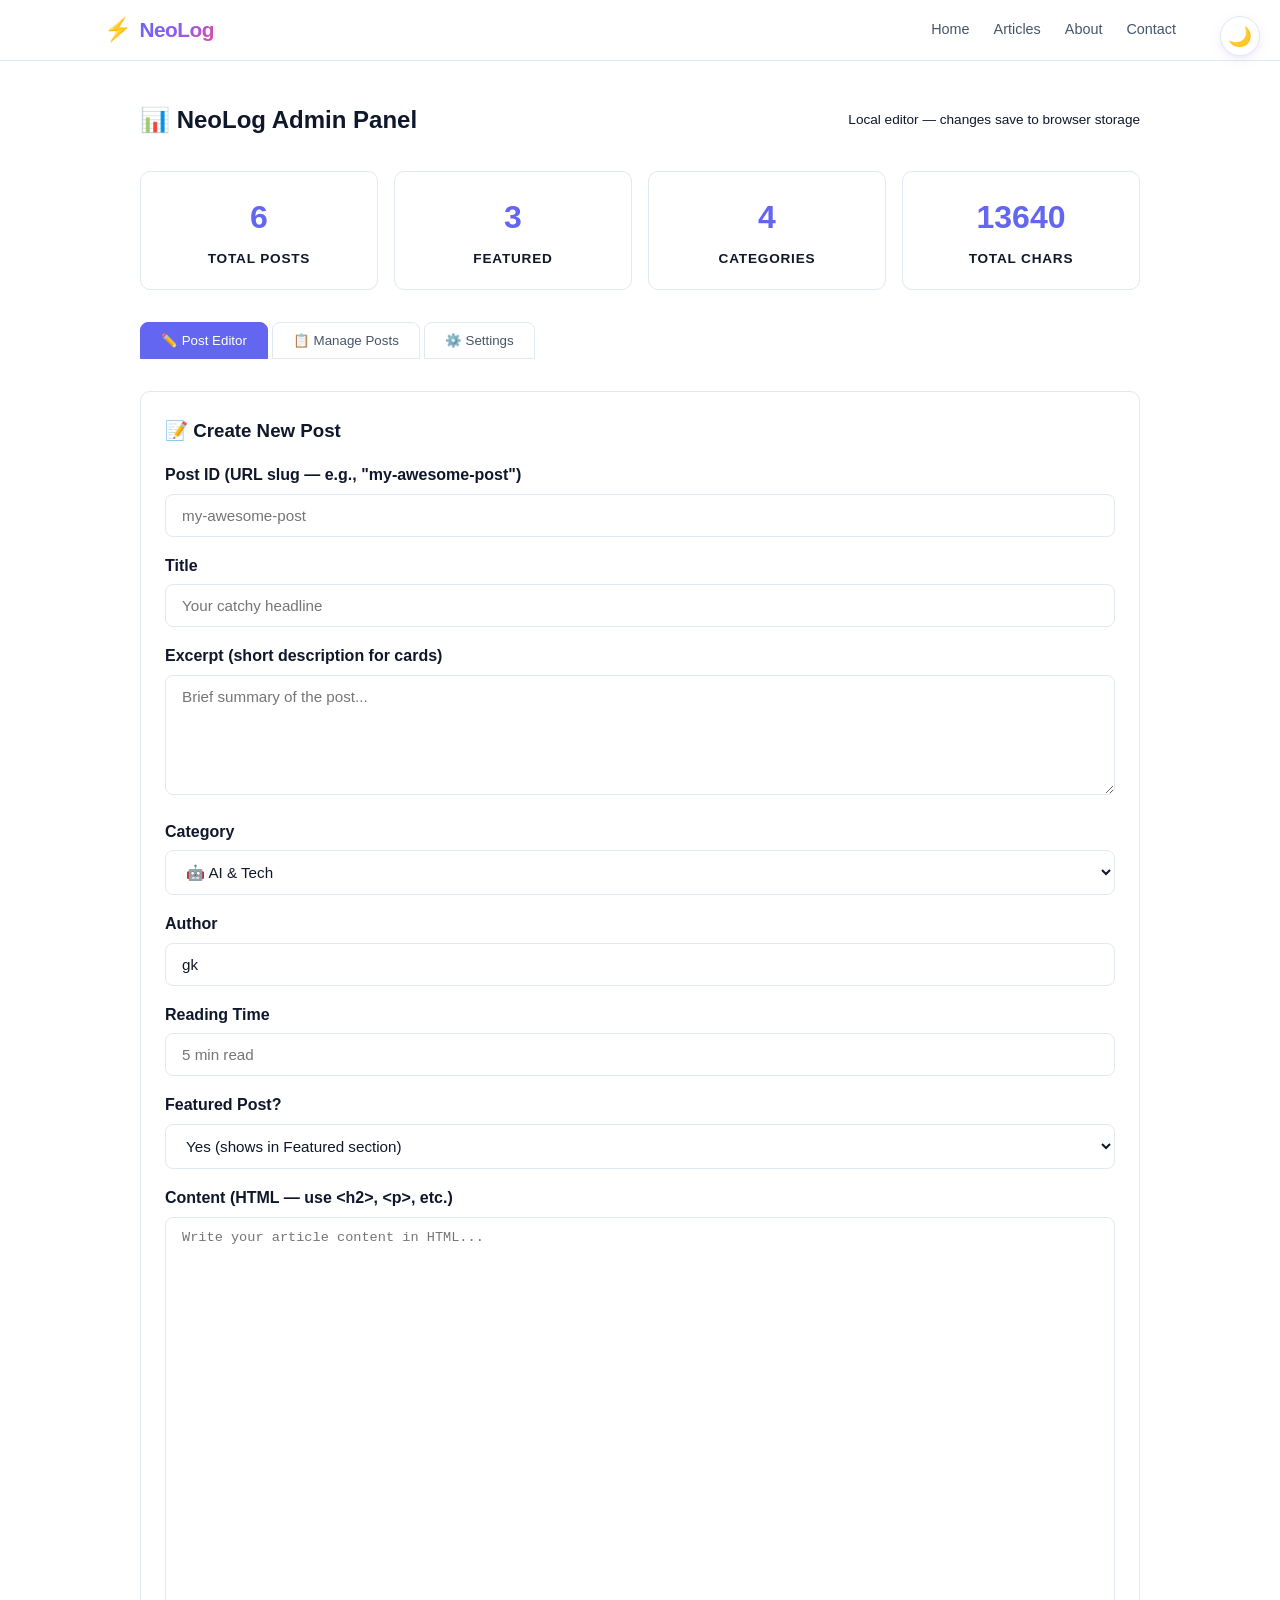
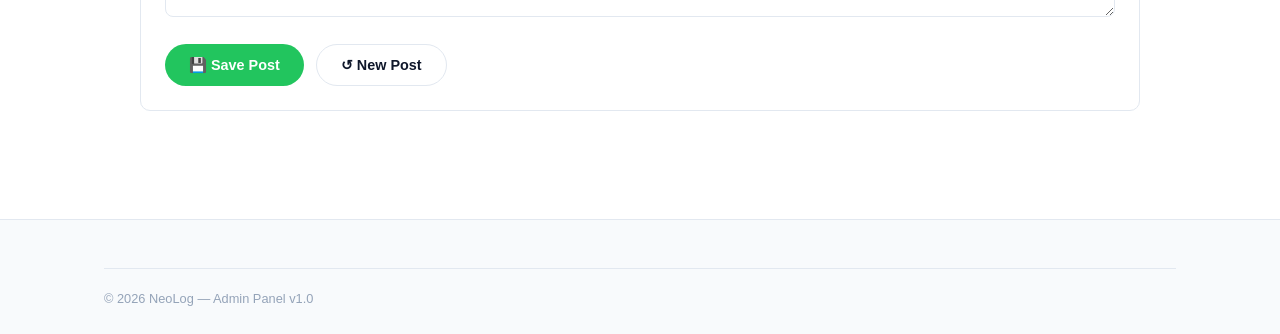
==== admin/index.html @ fbdb1550 "🚀 Initial launch: NeoLog premium content platform" ====
<!DOCTYPE html>
<html lang="en">
<head>
  <meta charset="UTF-8">
  <meta name="viewport" content="width=device-width, initial-scale=1.0">
  <title>NeoLog — Admin Panel</title>
  <link rel="stylesheet" href="../css/style.css">
  <style>
    .admin-dashboard { padding: 40px 0; max-width: 1000px; margin: 0 auto; }
    .admin-header { display: flex; justify-content: space-between; align-items: center; margin-bottom: 32px; flex-wrap: wrap; gap: 16px; }
    .admin-tabs { display: flex; gap: 4px; margin-bottom: 32px; flex-wrap: wrap; }
    .admin-tab { padding: 10px 20px; border: 1px solid var(--border); background: var(--bg-card); cursor: pointer; border-radius: 8px 8px 0 0; font-weight: 500; color: var(--text-secondary); transition: var(--transition); }
    .admin-tab.active { background: var(--accent); color: #fff; border-color: var(--accent); }
    .admin-panel { display: none; }
    .admin-panel.active { display: block; }
    .admin-card { background: var(--bg-card); border: 1px solid var(--border); border-radius: var(--radius); padding: 24px; margin-bottom: 20px; }
    .admin-card h3 { margin-bottom: 16px; }
    .admin-form label { display: block; font-weight: 600; margin-bottom: 6px; margin-top: 16px; }
    .admin-form label:first-child { margin-top: 0; }
    .admin-form input, .admin-form textarea, .admin-form select {
      width: 100%; padding: 12px 16px; border: 1px solid var(--border); border-radius: 8px;
      background: var(--bg-primary); color: var(--text-primary); font-size: 0.95rem; font-family: inherit;
    }
    .admin-form textarea { min-height: 120px; resize: vertical; }
    .admin-form textarea.content-editor { min-height: 400px; font-family: 'SF Mono', 'Fira Code', monospace; font-size: 0.85rem; }
    .admin-actions { display: flex; gap: 12px; margin-top: 20px; flex-wrap: wrap; }
    .btn-danger { background: #ef4444; color: #fff; }
    .btn-danger:hover { background: #dc2626; color: #fff; }
    .btn-success { background: #22c55e; color: #fff; }
    .btn-success:hover { background: #16a34a; color: #fff; }
    .toast { position: fixed; bottom: 24px; right: 24px; padding: 16px 24px; border-radius: 8px; font-weight: 600; z-index: 9999; animation: slideUp 0.3s ease; }
    .toast-success { background: #22c55e; color: #fff; }
    .toast-error { background: #ef4444; color: #fff; }
    @keyframes slideUp { from { transform: translateY(20px); opacity: 0; } to { transform: translateY(0); opacity: 1; } }
    .post-list-item { display: flex; justify-content: space-between; align-items: center; padding: 12px 16px; border-bottom: 1px solid var(--border); }
    .post-list-item:last-child { border-bottom: none; }
    .post-list-item .post-info { flex: 1; }
    .post-list-item .post-title { font-weight: 600; }
    .post-list-item .post-meta { font-size: 0.8rem; color: var(--text-muted); margin-top: 4px; }
    .stats-grid { display: grid; grid-template-columns: repeat(auto-fit, minmax(150px, 1fr)); gap: 16px; margin-bottom: 32px; }
    .stat-card { background: var(--bg-card); border: 1px solid var(--border); border-radius: var(--radius); padding: 20px; text-align: center; }
    .stat-number { font-size: 2rem; font-weight: 800; color: var(--accent); }
    .stat-label { font-size: 0.85rem; color: var(--text-muted); margin-top: 4px; }
  </style>
</head>
<body>
<button id="themeToggle" class="theme-toggle" aria-label="Toggle theme">🌙</button>
<header class="header"><div class="container"><nav class="nav"><a href="/" class="logo"><span class="logo-icon">⚡</span><span class="logo-text">NeoLog</span></a><div class="nav-links"><a href="/">Home</a><a href="/posts/">Articles</a><a href="/about.html">About</a><a href="/contact.html">Contact</a></div></nav></div></header>

<section class="admin-dashboard">
  <div class="admin-header">
    <h1>📊 NeoLog Admin Panel</h1>
    <span style="font-size:0.85rem;color:var(--text-muted)">Local editor — changes save to browser storage</span>
  </div>

  <!-- Stats -->
  <div class="stats-grid" id="statsGrid"></div>

  <!-- Tabs -->
  <div class="admin-tabs">
    <button class="admin-tab active" onclick="switchTab('editor')">✏️ Post Editor</button>
    <button class="admin-tab" onclick="switchTab('manage')">📋 Manage Posts</button>
    <button class="admin-tab" onclick="switchTab('settings')">⚙️ Settings</button>
  </div>

  <!-- Editor Panel -->
  <div id="panel-editor" class="admin-panel active">
    <div class="admin-card">
      <h3>📝 <span id="editorTitle">Create New Post</span></h3>
      <form class="admin-form" id="postForm">
        <input type="hidden" id="editId" value="">

        <label>Post ID (URL slug — e.g., "my-awesome-post")</label>
        <input type="text" id="postId" placeholder="my-awesome-post" required>

        <label>Title</label>
        <input type="text" id="postTitle" placeholder="Your catchy headline" required>

        <label>Excerpt (short description for cards)</label>
        <textarea id="postExcerpt" placeholder="Brief summary of the post..." required></textarea>

        <label>Category</label>
        <select id="postCategory">
          <option value="ai-tech">🤖 AI & Tech</option>
          <option value="sci-fi">🚀 Sci-Fi</option>
          <option value="movies">🎬 Movies</option>
          <option value="stories">✍️ Stories</option>
        </select>

        <label>Author</label>
        <input type="text" id="postAuthor" value="gk">

        <label>Reading Time</label>
        <input type="text" id="postReadingTime" placeholder="5 min read">

        <label>Featured Post?</label>
        <select id="postFeatured"><option value="true">Yes (shows in Featured section)</option><option value="false">No</option></select>

        <label>Content (HTML — use &lt;h2&gt;, &lt;p&gt;, etc.)</label>
        <textarea class="content-editor" id="postContent" placeholder="Write your article content in HTML..." required></textarea>

        <div class="admin-actions">
          <button type="submit" class="btn btn-success" id="savePostBtn">💾 Save Post</button>
          <button type="button" class="btn btn-secondary" onclick="resetForm()">↺ New Post</button>
          <button type="button" class="btn btn-danger" id="deletePostBtn" style="display:none" onclick="deleteCurrentPost()">🗑️ Delete Post</button>
        </div>
      </form>
    </div>
  </div>

  <!-- Manage Panel -->
  <div id="panel-manage" class="admin-panel">
    <div class="admin-card">
      <h3>📋 All Posts</h3>
      <p style="color:var(--text-muted);margin-bottom:16px">Click any post to load it into the editor.</p>
      <div id="postList"></div>
    </div>
  </div>

  <!-- Settings Panel -->
  <div id="panel-settings" class="admin-panel">
    <div class="admin-card">
      <h3>⚙️ Site Settings</h3>
      <div class="admin-form">
        <label>Site Name</label>
        <input type="text" id="siteName" value="NeoLog">
        <label>Site Tagline</label>
        <input type="text" id="siteTagline" value="Future of Tech, Sci-Fi & Storytelling">
        <label>Site Description (SEO)</label>
        <textarea id="siteDescription">Premium insights on AI, sci-fi movies, tech trends, and original stories. Daily updates from the edge of tomorrow.</textarea>
        <div class="admin-actions">
          <button class="btn btn-primary" onclick="saveSettings()">💾 Save Settings</button>
        </div>
      </div>
    </div>
    <div class="admin-card">
      <h3>📊 Export / Backup</h3>
      <div class="admin-actions">
        <button class="btn btn-secondary" onclick="exportPosts()">📥 Export All Posts (JSON)</button>
        <button class="btn btn-secondary" onclick="importPosts()">📤 Import Posts (JSON)</button>
        <input type="file" id="importFile" accept=".json" style="display:none" onchange="handleImport(event)">
      </div>
    </div>
  </div>
</section>

<footer class="footer"><div class="container"><div class="footer-bottom"><p>© 2026 NeoLog — Admin Panel v1.0</p></div></div></footer>

<script src="../js/posts.js"></script>
<script>
// ═══════════════════════════════════════
// ADMIN PANEL — Local Management System
// ═══════════════════════════════════════

// Load from localStorage or use default POSTS
function loadPosts() {
  const saved = localStorage.getItem('neolog_posts');
  if (saved) return JSON.parse(saved);
  // Convert defaults to saveable format
  const defaults = (typeof POSTS !== 'undefined' ? POSTS : []).map(p => ({
    ...p, content: p.content || ''
  }));
  localStorage.setItem('neolog_posts', JSON.stringify(defaults));
  return defaults;
}

function savePostsToStorage(posts) {
  localStorage.setItem('neolog_posts', JSON.stringify(posts));
}

let posts = loadPosts();
let currentEditId = null;

// Tab switching
function switchTab(tab) {
  document.querySelectorAll('.admin-tab').forEach(t => t.classList.remove('active'));
  document.querySelectorAll('.admin-panel').forEach(p => p.classList.remove('active'));
  document.querySelector(`.admin-tab[onclick*="${tab}"]`).classList.add('active');
  document.getElementById(`panel-${tab}`).classList.add('active');
  if (tab === 'manage') renderPostList();
  if (tab === 'editor') updateStats();
}

// Stats
function updateStats() {
  const grid = document.getElementById('statsGrid');
  const cats = {};
  posts.forEach(p => { cats[p.category] = (cats[p.category] || 0) + 1; });
  grid.innerHTML = `
    <div class="stat-card"><div class="stat-number">${posts.length}</div><div class="stat-label">Total Posts</div></div>
    <div class="stat-card"><div class="stat-number">${posts.filter(p => p.featured).length}</div><div class="stat-label">Featured</div></div>
    <div class="stat-card"><div class="stat-number">${Object.keys(cats).length}</div><div class="stat-label">Categories</div></div>
    <div class="stat-card"><div class="stat-number">${posts.reduce((t, p) => t + (p.content ? p.content.length : 0), 0)}</div><div class="stat-label">Total Chars</div></div>
  `;
}

// Render post list in management view
function renderPostList() {
  const list = document.getElementById('postList');
  if (posts.length === 0) {
    list.innerHTML = '<p style="color:var(--text-muted);padding:20px">No posts yet. Create your first post!</p>';
    return;
  }
  list.innerHTML = posts.map(p => `
    <div class="post-list-item">
      <div class="post-info">
        <div class="post-title">${p.title}</div>
        <div class="post-meta">${p.categoryLabel || p.category} · ${p.date} · ${p.readingTime}${p.featured ? ' · ⭐ Featured' : ''}</div>
      </div>
      <div class="admin-actions" style="margin:0">
        <button class="btn btn-secondary" style="padding:6px 16px;font-size:0.85rem" onclick="editPost('${p.id}')">✏️ Edit</button>
        <button class="btn btn-danger" style="padding:6px 12px;font-size:0.85rem" onclick="deletePost('${p.id}')">🗑️</button>
      </div>
    </div>
  `).join('');
}

// Edit a post
function editPost(id) {
  const post = posts.find(p => p.id === id);
  if (!post) return showToast('Post not found', 'error');
  currentEditId = id;
  document.getElementById('editorTitle').textContent = `✏️ Editing: ${post.title}`;
  document.getElementById('editId').value = id;
  document.getElementById('postId').value = post.id;
  document.getElementById('postTitle').value = post.title;
  document.getElementById('postExcerpt').value = post.excerpt;
  document.getElementById('postCategory').value = post.category;
  document.getElementById('postAuthor').value = post.author;
  document.getElementById('postReadingTime').value = post.readingTime;
  document.getElementById('postFeatured').value = post.featured ? 'true' : 'false';
  document.getElementById('postContent').value = post.content;
  document.getElementById('deletePostBtn').style.display = 'inline-flex';
  document.getElementById('savePostBtn').textContent = '💾 Update Post';
  switchTab('editor');
}

// Reset form for new post
function resetForm() {
  currentEditId = null;
  document.getElementById('editorTitle').textContent = 'Create New Post';
  document.getElementById('editId').value = '';
  document.getElementById('postForm').reset();
  document.getElementById('postAuthor').value = 'gk';
  document.getElementById('postFeatured').value = 'false';
  document.getElementById('deletePostBtn').style.display = 'none';
  document.getElementById('savePostBtn').textContent = '💾 Save Post';
}

// Save/Update post
document.getElementById('postForm').addEventListener('submit', function(e) {
  e.preventDefault();
  const data = {
    id: document.getElementById('postId').value,
    title: document.getElementById('postTitle').value,
    excerpt: document.getElementById('postExcerpt').value,
    category: document.getElementById('postCategory').value,
    date: new Date().toISOString().split('T')[0],
    author: document.getElementById('postAuthor').value || 'gk',
    readingTime: document.getElementById('postReadingTime').value || '5 min read',
    featured: document.getElementById('postFeatured').value === 'true',
    content: document.getElementById('postContent').value
  };
  const catLabels = { 'ai-tech': '🤖 AI & Tech', 'sci-fi': '🚀 Sci-Fi', 'movies': '🎬 Movies', 'stories': '✍️ Stories' };
  data.categoryLabel = catLabels[data.category] || data.category;

  if (currentEditId) {
    const idx = posts.findIndex(p => p.id === currentEditId);
    if (idx >= 0) { posts[idx] = data; }
    showToast('✅ Post updated!', 'success');
  } else {
    if (posts.find(p => p.id === data.id)) {
      return showToast('❌ A post with this ID already exists!', 'error');
    }
    posts.push(data);
    showToast('✅ New post created!', 'success');
  }

  savePostsToStorage(posts);
  currentEditId = data.id;
  document.getElementById('editId').value = data.id;
  document.getElementById('deletePostBtn').style.display = 'inline-flex';
  document.getElementById('savePostBtn').textContent = '💾 Update Post';
  updateStats();
});

// Delete a post
function deletePost(id) {
  if (!confirm(`Delete "${posts.find(p => p.id === id)?.title}"?`)) return;
  posts = posts.filter(p => p.id !== id);
  savePostsToStorage(posts);
  renderPostList();
  updateStats();
  if (currentEditId === id) resetForm();
  showToast('🗑️ Post deleted', 'success');
}

function deleteCurrentPost() {
  if (currentEditId) deletePost(currentEditId);
}

// Settings
function saveSettings() {
  localStorage.setItem('neolog_site_name', document.getElementById('siteName').value);
  localStorage.setItem('neolog_site_tagline', document.getElementById('siteTagline').value);
  localStorage.setItem('neolog_site_desc', document.getElementById('siteDescription').value);
  showToast('✅ Settings saved!', 'success');
}

function loadSettings() {
  ['siteName','siteTagline','siteDescription'].forEach(id => {
    const saved = localStorage.getItem(`neolog_${id}`);
    if (saved) document.getElementById(id).value = saved;
  });
}

// Export/Import
function exportPosts() {
  const blob = new Blob([JSON.stringify(posts, null, 2)], {type: 'application/json'});
  const a = document.createElement('a');
  a.href = URL.createObjectURL(blob);
  a.download = `neolog-posts-${new Date().toISOString().split('T')[0]}.json`;
  a.click();
  showToast('📥 Exported!', 'success');
}

function importPosts() {
  document.getElementById('importFile').click();
}

function handleImport(event) {
  const file = event.target.files[0];
  if (!file) return;
  const reader = new FileReader();
  reader.onload = function(e) {
    try {
      const imported = JSON.parse(e.target.result);
      if (!Array.isArray(imported)) throw new Error('Invalid format');
      posts = imported;
      savePostsToStorage(posts);
      renderPostList();
      updateStats();
      showToast(`📥 Imported ${posts.length} posts!`, 'success');
    } catch(err) {
      showToast('❌ Invalid JSON file', 'error');
    }
  };
  reader.readAsText(file);
}

// Toast notifications
function showToast(message, type = 'success') {
  const toast = document.createElement('div');
  toast.className = `toast toast-${type}`;
  toast.textContent = message;
  document.body.appendChild(toast);
  setTimeout(() => toast.remove(), 3000);
}

// Initialize
updateStats();
loadSettings();

// Theme sync
const themeToggle = document.getElementById('themeToggle');
const currentTheme = localStorage.getItem('theme') || 'light';
document.documentElement.setAttribute('data-theme', currentTheme);
themeToggle.textContent = currentTheme === 'dark' ? '☀️' : '🌙';
themeToggle.addEventListener('click', () => {
  const theme = document.documentElement.getAttribute('data-theme') === 'dark' ? 'light' : 'dark';
  document.documentElement.setAttribute('data-theme', theme);
  localStorage.setItem('theme', theme);
  themeToggle.textContent = theme === 'dark' ? '☀️' : '🌙';
});
</script>
</body>
</html>
---- css/style.css ----
/* ═══════════════════════════════════════════════════════════════
   NEO LOG — Commercial-Grade Design System
   Inspired by: Stripe, Linear, Vercel (2026 Premium UI Patterns)
   ═══════════════════════════════════════════════════════════════ */

/* ── Design Tokens ── */
:root {
  /* 🌞 Light Theme — Tinted neutrals (never pure black per Stripe pattern) */
  --gray-50:  #f8fafc;
  --gray-100: #f1f5f9;
  --gray-200: #e2e8f0;
  --gray-300: #cbd5e1;
  --gray-400: #94a3b8;
  --gray-500: #64748b;
  --gray-600: #475569;
  --gray-700: #334155;
  --gray-800: #1e293b;
  --gray-900: #0f172a;
  
  --bg-primary: #ffffff;
  --bg-secondary: var(--gray-50);
  --bg-tertiary: var(--gray-100);
  --bg-card: #ffffff;
  --bg-elevated: var(--gray-100);
  --text-primary: var(--gray-900);
  --text-secondary: var(--gray-600);
  --text-tertiary: var(--gray-400);
  --border: var(--gray-200);
  --border-hover: var(--gray-300);
  
  /* Brand — Indigo tinted (Linear-inspired) */
  --brand-50:  #eef2ff;
  --brand-100: #e0e7ff;
  --brand-200: #c7d2fe;
  --brand-500: #6366f1;
  --brand-600: #4f46e5;
  --brand-700: #4338ca;
  
  --accent: var(--brand-500);
  --accent-hover: var(--brand-600);
  --accent-glow: rgba(99, 102, 241, 0.12);
  --accent-glow-strong: rgba(99, 102, 241, 0.2);
  
  /* Gradient — magazine-quality accent */
  --gradient: linear-gradient(135deg, #6366f1 0%, #8b5cf6 50%, #ec4899 100%);
  --gradient-subtle: linear-gradient(135deg, rgba(99,102,241,0.05) 0%, rgba(139,92,246,0.05) 100%);
  
  /* Shadows — tinted with brand color (Linear/Stripe pattern) */
  --shadow-xs: 0 1px 2px rgba(79, 70, 229, 0.05);
  --shadow-sm: 0 1px 3px rgba(79, 70, 229, 0.08), 0 1px 2px rgba(79, 70, 229, 0.04);
  --shadow-md: 0 4px 12px rgba(79, 70, 229, 0.08), 0 2px 4px rgba(79, 70, 229, 0.04);
  --shadow-lg: 0 10px 25px rgba(79, 70, 229, 0.1), 0 4px 10px rgba(79, 70, 229, 0.04);
  --shadow-xl: 0 20px 50px rgba(79, 70, 229, 0.12), 0 8px 20px rgba(79, 70, 229, 0.06);
  
  /* Layout */
  --radius-sm: 6px;
  --radius: 10px;
  --radius-lg: 16px;
  --radius-xl: 24px;
  --transition: 0.2s cubic-bezier(0.4, 0, 0.2, 1);
  --transition-slow: 0.35s cubic-bezier(0.4, 0, 0.2, 1);
  
  /* Typography — system font stack for performance */
  --font-sans: -apple-system, BlinkMacSystemFont, 'Segoe UI', 'Inter', Roboto, sans-serif;
  --font-mono: 'SF Mono', 'Fira Code', 'Cascadia Code', monospace;
  --font-display: -apple-system, BlinkMacSystemFont, 'Segoe UI', 'Inter', Roboto, sans-serif;
}

/* 🌙 Dark Theme — Tinted dark (Linear approach: not pure black) */
[data-theme="dark"] {
  --bg-primary: #0b0e1a;  /* tinted dark, not #000 */
  --bg-secondary: #111528;
  --bg-tertiary: #1a1f33;
  --bg-card: #111528;
  --bg-elevated: #1a1f33;
  --text-primary: #edf2f7;
  --text-secondary: #94a3b8;
  --text-tertiary: #4a5578;
  --border: #1e2745;
  --border-hover: #2a3560;
  
  --accent-glow: rgba(129, 140, 248, 0.12);
  --accent-glow-strong: rgba(129, 140, 248, 0.2);
  
  --shadow-xs: 0 1px 2px rgba(0, 0, 0, 0.3);
  --shadow-sm: 0 1px 3px rgba(0, 0, 0, 0.3), 0 1px 2px rgba(0, 0, 0, 0.2);
  --shadow-md: 0 4px 12px rgba(0, 0, 0, 0.35), 0 2px 4px rgba(0, 0, 0, 0.2);
  --shadow-lg: 0 10px 25px rgba(0, 0, 0, 0.4), 0 4px 10px rgba(0, 0, 0, 0.2);
  --shadow-xl: 0 20px 50px rgba(0, 0, 0, 0.5), 0 8px 20px rgba(0, 0, 0, 0.3);
  
  --gradient-subtle: linear-gradient(135deg, rgba(99,102,241,0.08) 0%, rgba(139,92,246,0.08) 100%);
}

/* ── Reset ── */
*, *::before, *::after { box-sizing: border-box; margin: 0; padding: 0; }
html { scroll-behavior: smooth; font-size: 16px; -webkit-font-smoothing: antialiased; -moz-osx-font-smoothing: grayscale; }
body {
  font-family: var(--font-sans);
  background: var(--bg-primary);
  color: var(--text-primary);
  line-height: 1.6;
  transition: background var(--transition-slow), color var(--transition-slow);
}
a { color: var(--accent); text-decoration: none; transition: all var(--transition); }
a:hover { color: var(--accent-hover); }
img { max-width: 100%; height: auto; display: block; }
::selection { background: var(--accent-glow-strong); color: var(--accent); }

/* ── Container ── */
.container { max-width: 1120px; margin: 0 auto; padding: 0 24px; }
.container-narrow { max-width: 720px; margin: 0 auto; padding: 0 24px; }

/* ── Theme Toggle ── (Stripe-style floating action) */
.theme-toggle {
  position: fixed; top: 16px; right: 20px; z-index: 1000;
  background: var(--bg-card); border: 1px solid var(--border);
  border-radius: 50%; width: 40px; height: 40px;
  display: flex; align-items: center; justify-content: center;
  font-size: 1.2rem; cursor: pointer;
  box-shadow: var(--shadow-md);
  transition: all var(--transition);
  backdrop-filter: blur(8px);
}
.theme-toggle:hover { transform: scale(1.08); box-shadow: var(--shadow-lg); border-color: var(--accent); }

/* ── Navigation ── (Linear-style minimal header) */
.header {
  position: sticky; top: 0; z-index: 100;
  backdrop-filter: blur(24px) saturate(1.5);
  -webkit-backdrop-filter: blur(24px) saturate(1.5);
  background: rgba(255,255,255,0.7);
  border-bottom: 1px solid var(--border);
  transition: background var(--transition-slow), border-color var(--transition-slow);
}
[data-theme="dark"] .header {
  background: rgba(11, 14, 26, 0.75);
}
.nav {
  display: flex; align-items: center; justify-content: space-between;
  height: 60px;
}
.logo {
  display: flex; align-items: center; gap: 8px;
  font-size: 1.3rem; font-weight: 800; color: var(--text-primary); text-decoration: none;
  letter-spacing: -0.5px;
}
.logo-icon { font-size: 1.4rem; }
.logo-text { background: var(--gradient); -webkit-background-clip: text; -webkit-text-fill-color: transparent; background-clip: text; }
.nav-links { display: flex; gap: 24px; align-items: center; }
.nav-links a {
  color: var(--text-secondary); font-weight: 500; font-size: 0.9rem;
  padding: 6px 0; position: relative;
  transition: color var(--transition);
}
.nav-links a:hover { color: var(--text-primary); }
.nav-links a.active { color: var(--accent); }
.nav-links a.active::after {
  content: ''; position: absolute; bottom: -2px; left: 0; right: 0;
  height: 2px; background: var(--accent); border-radius: 2px;
}
.mobile-menu-btn { display: none; background: none; border: none; font-size: 1.4rem; cursor: pointer; color: var(--text-primary); }

/* ── Hero Section ── (Vercel-style centered hero) */
.hero {
  padding: 80px 0 60px;
  background: var(--gradient-subtle);
  border-bottom: 1px solid var(--border);
  text-align: center;
  position: relative;
  overflow: hidden;
}
.hero::before {
  content: ''; position: absolute; top: -50%; left: -50%; width: 200%; height: 200%;
  background: radial-gradient(ellipse at center, var(--accent-glow) 0%, transparent 60%);
  pointer-events: none;
}
.hero-content { position: relative; z-index: 1; }
.hero-badge {
  display: inline-block; background: var(--accent-glow-strong); color: var(--accent);
  padding: 4px 14px; border-radius: 100px; font-size: 0.8rem; font-weight: 600;
  margin-bottom: 20px; letter-spacing: 0.3px;
}
.hero-title {
  font-size: clamp(2.4rem, 5vw, 3.8rem); font-weight: 900; line-height: 1.1;
  margin-bottom: 16px; letter-spacing: -1px;
}
.gradient-text { background: var(--gradient); -webkit-background-clip: text; -webkit-text-fill-color: transparent; background-clip: text; }
.hero-subtitle {
  font-size: 1.1rem; color: var(--text-secondary); max-width: 520px;
  margin: 0 auto 28px; line-height: 1.6;
}
.hero-actions { display: flex; gap: 12px; justify-content: center; flex-wrap: wrap; }
.hero-stats {
  display: flex; justify-content: center; gap: 40px; margin-top: 48px;
  padding-top: 32px; border-top: 1px solid var(--border);
}
.stat { text-align: center; }
.stat-num { display: block; font-size: 1.6rem; font-weight: 800; color: var(--accent); }
.stat-label { font-size: 0.8rem; color: var(--text-tertiary); text-transform: uppercase; letter-spacing: 0.8px; font-weight: 600; }

/* ── Buttons ── (Stripe-style buttons) */
.btn {
  display: inline-flex; align-items: center; gap: 6px;
  padding: 12px 24px; border-radius: 100px; font-weight: 600; font-size: 0.9rem;
  transition: all var(--transition); cursor: pointer; border: none; text-decoration: none;
  white-space: nowrap;
}
.btn-primary {
  background: var(--gradient); color: #fff;
  box-shadow: 0 4px 16px var(--accent-glow-strong);
}
.btn-primary:hover { transform: translateY(-1px); box-shadow: 0 8px 25px var(--accent-glow); color: #fff; }
.btn-secondary {
  background: var(--bg-card); color: var(--text-primary); border: 1px solid var(--border);
}
.btn-secondary:hover { transform: translateY(-1px); border-color: var(--accent); color: var(--accent); }
.btn-sm { padding: 8px 16px; font-size: 0.85rem; }

/* ── Post Cards ── (Linear-style cards) */
.posts-grid { display: grid; grid-template-columns: repeat(auto-fill, minmax(320px, 1fr)); gap: 20px; }
.post-card {
  background: var(--bg-card); border: 1px solid var(--border); border-radius: var(--radius-lg);
  overflow: hidden; transition: all var(--transition-slow); cursor: pointer;
  box-shadow: var(--shadow-xs);
}
.post-card:hover {
  transform: translateY(-3px); box-shadow: var(--shadow-lg);
  border-color: var(--accent);
}
.post-card-image {
  width: 100%; height: 192px; object-fit: cover; background: var(--bg-tertiary);
  display: flex; align-items: center; justify-content: center; font-size: 2.8rem;
  transition: transform var(--transition-slow);
  position: relative; overflow: hidden;
}
.post-card:hover .post-card-image { transform: scale(1.02); }
.post-card-body { padding: 20px; }
.post-card-category {
  display: inline-block; font-size: 0.7rem; font-weight: 700; text-transform: uppercase;
  letter-spacing: 0.8px; color: var(--accent); margin-bottom: 6px;
}
.post-card-title {
  font-size: 1.05rem; font-weight: 700; line-height: 1.35; margin-bottom: 8px;
  display: -webkit-box; -webkit-line-clamp: 2; -webkit-box-orient: vertical; overflow: hidden;
  transition: color var(--transition);
}
.post-card:hover .post-card-title { color: var(--accent); }
.post-card-excerpt {
  font-size: 0.85rem; color: var(--text-secondary); line-height: 1.6;
  display: -webkit-box; -webkit-line-clamp: 2; -webkit-box-orient: vertical; overflow: hidden;
  margin-bottom: 14px;
}
.post-card-meta { display: flex; align-items: center; gap: 10px; font-size: 0.78rem; color: var(--text-tertiary); }
.post-card-author {
  width: 24px; height: 24px; border-radius: 50%;
  background: var(--gradient); display: flex; align-items: center; justify-content: center;
  color: #fff; font-size: 0.65rem; font-weight: 700;
}
.post-card-cta { display: inline-flex; align-items: center; gap: 4px; margin-top: 10px; font-weight: 600; font-size: 0.85rem; color: var(--accent); transition: gap var(--transition); }
.post-card:hover .post-card-cta { gap: 8px; }

/* ── Section Headers ── */
.section-header { text-align: center; margin-bottom: 40px; }
.section-header h2 { font-size: 1.8rem; font-weight: 800; margin-bottom: 6px; letter-spacing: -0.3px; }
.section-subtitle { color: var(--text-secondary); font-size: 1rem; }

/* ── Featured Section ── */
.featured { padding: 60px 0; }

/* ── Categories ── */
.categories { padding: 48px 0; background: var(--bg-secondary); border-top: 1px solid var(--border); border-bottom: 1px solid var(--border); }
.category-grid { display: grid; grid-template-columns: repeat(auto-fit, minmax(200px, 1fr)); gap: 16px; }
.category-card {
  display: flex; flex-direction: column; align-items: center; gap: 6px;
  padding: 28px 16px; background: var(--bg-card); border: 1px solid var(--border);
  border-radius: var(--radius); text-align: center; text-decoration: none; color: var(--text-primary);
  transition: all var(--transition);
  box-shadow: var(--shadow-xs);
}
.category-card:hover { transform: translateY(-2px); border-color: var(--accent); box-shadow: var(--shadow-md); }
.cat-icon { font-size: 2rem; }
.cat-name { font-size: 1rem; font-weight: 700; }
.cat-count { font-size: 0.8rem; color: var(--text-tertiary); }

/* ── Latest Posts Section ── */
.latest-posts { padding: 60px 0; }

/* ── Newsletter ── (Linrear-style card) */
.newsletter { padding: 48px 0; }
.newsletter-card {
  background: var(--bg-secondary); border: 1px solid var(--border);
  border-radius: var(--radius-xl); padding: 48px 36px; text-align: center;
  max-width: 560px; margin: 0 auto;
}
.newsletter-card h2 { font-size: 1.3rem; font-weight: 800; margin-bottom: 8px; }
.newsletter-card p { color: var(--text-secondary); font-size: 0.9rem; margin-bottom: 20px; }
.newsletter-form { display: flex; gap: 10px; max-width: 400px; margin: 0 auto; }
.newsletter-form input {
  flex: 1; padding: 12px 18px; border: 1px solid var(--border); border-radius: 100px;
  background: var(--bg-card); color: var(--text-primary); font-size: 0.9rem;
  outline: none; transition: all var(--transition);
}
.newsletter-form input:focus { border-color: var(--accent); box-shadow: 0 0 0 3px var(--accent-glow); }
.form-disclaimer { font-size: 0.75rem; color: var(--text-tertiary); margin-top: 10px; }

/* ── Footer ── */
.footer { background: var(--bg-secondary); border-top: 1px solid var(--border); padding: 48px 0 24px; margin-top: 48px; }
.footer-grid { display: grid; grid-template-columns: 2fr 1fr 1fr 1fr; gap: 32px; margin-bottom: 32px; }
.footer-brand .logo-text { font-size: 1.2rem; font-weight: 800; }
.footer-brand p { color: var(--text-secondary); font-size: 0.85rem; margin-top: 8px; line-height: 1.6; }
.footer-links h4 { font-size: 0.8rem; font-weight: 700; text-transform: uppercase; letter-spacing: 0.8px; margin-bottom: 12px; color: var(--text-tertiary); }
.footer-links a { display: block; color: var(--text-secondary); font-size: 0.85rem; margin-bottom: 6px; transition: color var(--transition); }
.footer-links a:hover { color: var(--accent); }
.footer-bottom { border-top: 1px solid var(--border); padding-top: 20px; display: flex; justify-content: space-between; flex-wrap: wrap; gap: 10px; }
.footer-bottom p { font-size: 0.8rem; color: var(--text-tertiary); }

/* ── Article Page ── */
.article { max-width: 680px; margin: 0 auto; padding: 32px 24px 64px; }
.article-header { margin-bottom: 32px; }
.article-title { font-size: clamp(1.6rem, 3.5vw, 2.2rem); font-weight: 900; line-height: 1.2; margin-bottom: 12px; letter-spacing: -0.3px; }
.article-meta { display: flex; gap: 14px; align-items: center; flex-wrap: wrap; font-size: 0.85rem; color: var(--text-tertiary); }
.article-body { font-size: 1rem; line-height: 1.75; }
.article-body h2 { font-size: 1.35rem; font-weight: 700; margin: 28px 0 12px; letter-spacing: -0.2px; }
.article-body h3 { font-size: 1.1rem; font-weight: 600; margin: 20px 0 8px; }
.article-body p { margin-bottom: 16px; }
.article-body ul, .article-body ol { margin: 0 0 16px 20px; }
.article-body li { margin-bottom: 6px; }
.article-body blockquote {
  border-left: 3px solid var(--accent); padding: 14px 18px; margin: 20px 0;
  background: var(--bg-secondary); border-radius: 0 var(--radius) var(--radius) 0;
  font-style: italic; color: var(--text-secondary); font-size: 0.95rem;
}
.article-body img { border-radius: var(--radius); margin: 20px 0; }
.article-disclosure {
  background: var(--bg-tertiary); border-radius: var(--radius); padding: 12px 16px;
  font-size: 0.8rem; color: var(--text-tertiary); margin: 24px 0; border-left: 3px solid var(--accent);
}

/* ── Posts List Page ── */
.posts-page { padding: 32px 0 64px; }
.posts-page-header { text-align: center; margin-bottom: 40px; }
.filter-bar { display: flex; gap: 6px; justify-content: center; flex-wrap: wrap; margin-bottom: 32px; }
.filter-btn {
  padding: 7px 18px; border-radius: 100px; border: 1px solid var(--border);
  background: var(--bg-card); color: var(--text-secondary); font-size: 0.82rem; font-weight: 500;
  cursor: pointer; transition: all var(--transition);
}
.filter-btn:hover { border-color: var(--accent); color: var(--accent); }
.filter-btn.active { border-color: var(--accent); color: #fff; background: var(--accent); }

/* ── Page ── */
.page { max-width: 680px; margin: 0 auto; padding: 32px 24px 64px; }
.page h1 { font-size: 1.8rem; font-weight: 900; margin-bottom: 16px; letter-spacing: -0.3px; }
.page h2 { font-size: 1.3rem; font-weight: 700; margin: 28px 0 12px; }
.page p { font-size: 1rem; line-height: 1.75; color: var(--text-secondary); margin-bottom: 16px; }
.page strong { color: var(--text-primary); }

/* ── Animations ── */
.fade-in { animation: fadeIn 0.6s ease forwards; }
@keyframes fadeIn { from { opacity: 0; transform: translateY(12px); } to { opacity: 1; transform: translateY(0); } }
.stagger-1 { animation-delay: 0.1s; }
.stagger-2 { animation-delay: 0.2s; }
.stagger-3 { animation-delay: 0.3s; }

/* ── Responsive ── */
@media (max-width: 768px) {
  .nav-links { display: none; }
  .nav-links.open { display: flex; flex-direction: column; position: absolute; top: 60px; left: 0; right: 0; background: var(--bg-primary); border-bottom: 1px solid var(--border); padding: 12px 24px; gap: 12px; }
  .mobile-menu-btn { display: block; }
  .hero-stats { gap: 20px; flex-wrap: wrap; }
  .posts-grid { grid-template-columns: 1fr; }
  .footer-grid { grid-template-columns: 1fr 1fr; }
  .newsletter-card { padding: 32px 20px; }
  .newsletter-form { flex-direction: column; }
  .hero-actions { flex-direction: column; align-items: center; }
  .theme-toggle { top: 12px; right: 64px; width: 36px; height: 36px; font-size: 1rem; }
}
@media (max-width: 480px) {
  .footer-grid { grid-template-columns: 1fr; }
  .container { padding: 0 16px; }
  .hero { padding: 48px 0 32px; }
  .featured, .latest-posts { padding: 40px 0; }
}
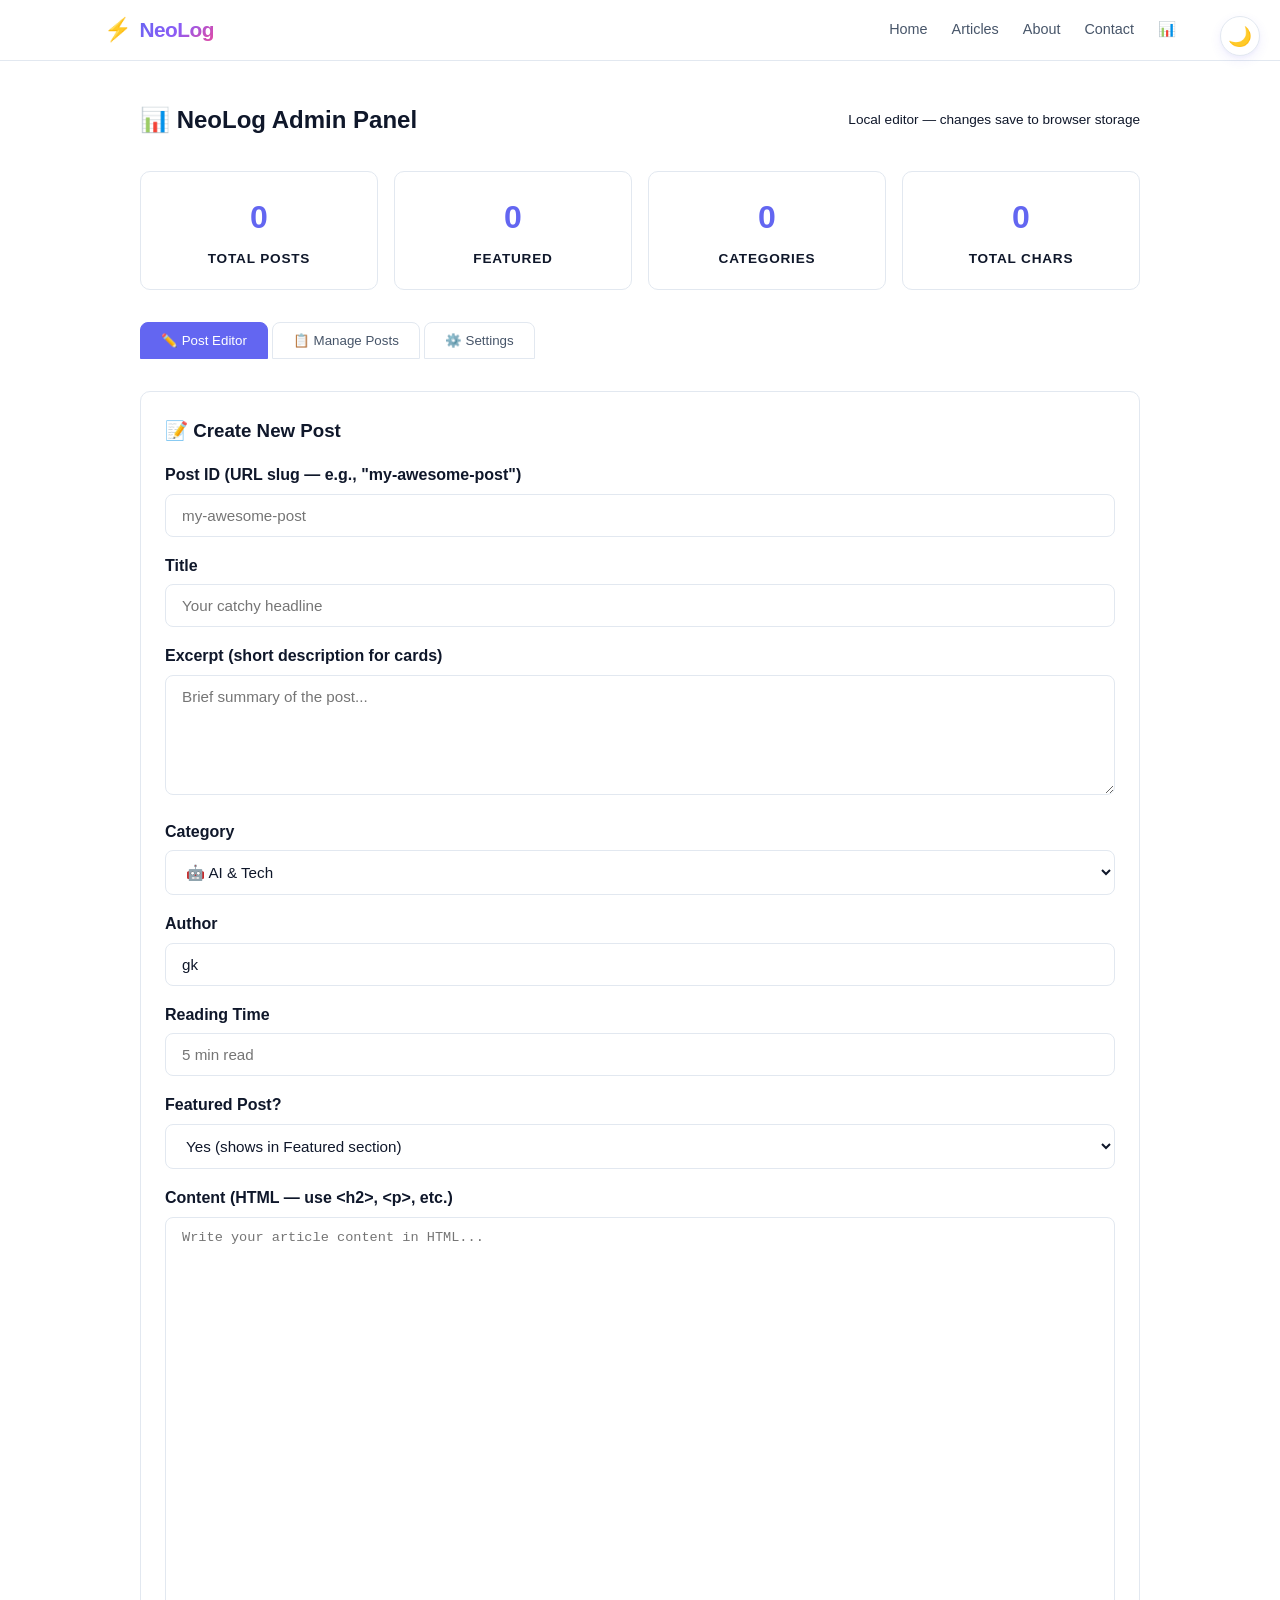
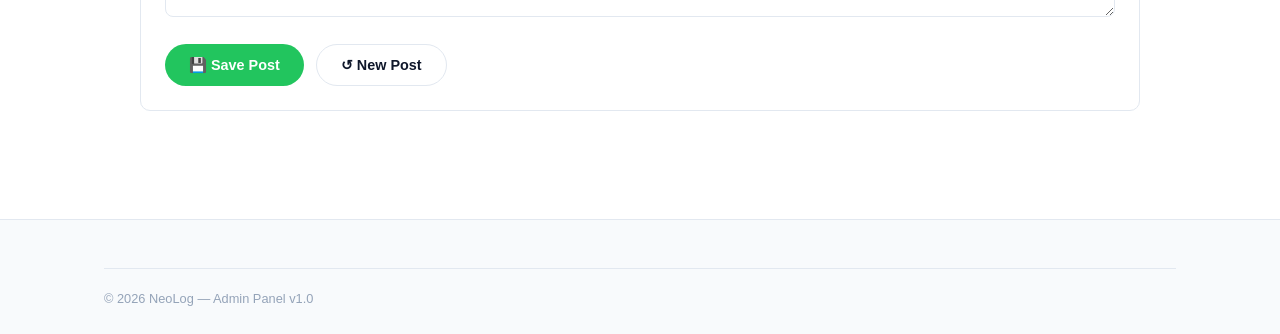
==== commit 0ef5c482: "🚀 GOD PARTICLE · Final Launch - All Links Fixed, Admin Guide Added ✓ All 14 site links verified HTTP" ====
--- a/admin/index.html
+++ b/admin/index.html
@@ -45,7 +45,7 @@
 </head>
 <body>
 <button id="themeToggle" class="theme-toggle" aria-label="Toggle theme">🌙</button>
-<header class="header"><div class="container"><nav class="nav"><a href="/" class="logo"><span class="logo-icon">⚡</span><span class="logo-text">NeoLog</span></a><div class="nav-links"><a href="/">Home</a><a href="/posts/">Articles</a><a href="/about.html">About</a><a href="/contact.html">Contact</a></div></nav></div></header>
+<header class="header"><div class="container"><nav class="nav"><a href="/" class="logo"><span class="logo-icon">⚡</span><span class="logo-text">NeoLog</span></a><div class="nav-links"><a href="/">Home</a><a href="/posts/">Articles</a><a href="/about.html">About</a><a href="/contact.html">Contact</a><a href="/dashboard.html">📊</a></div></nav></div></header>
 
 <section class="admin-dashboard">
   <div class="admin-header">
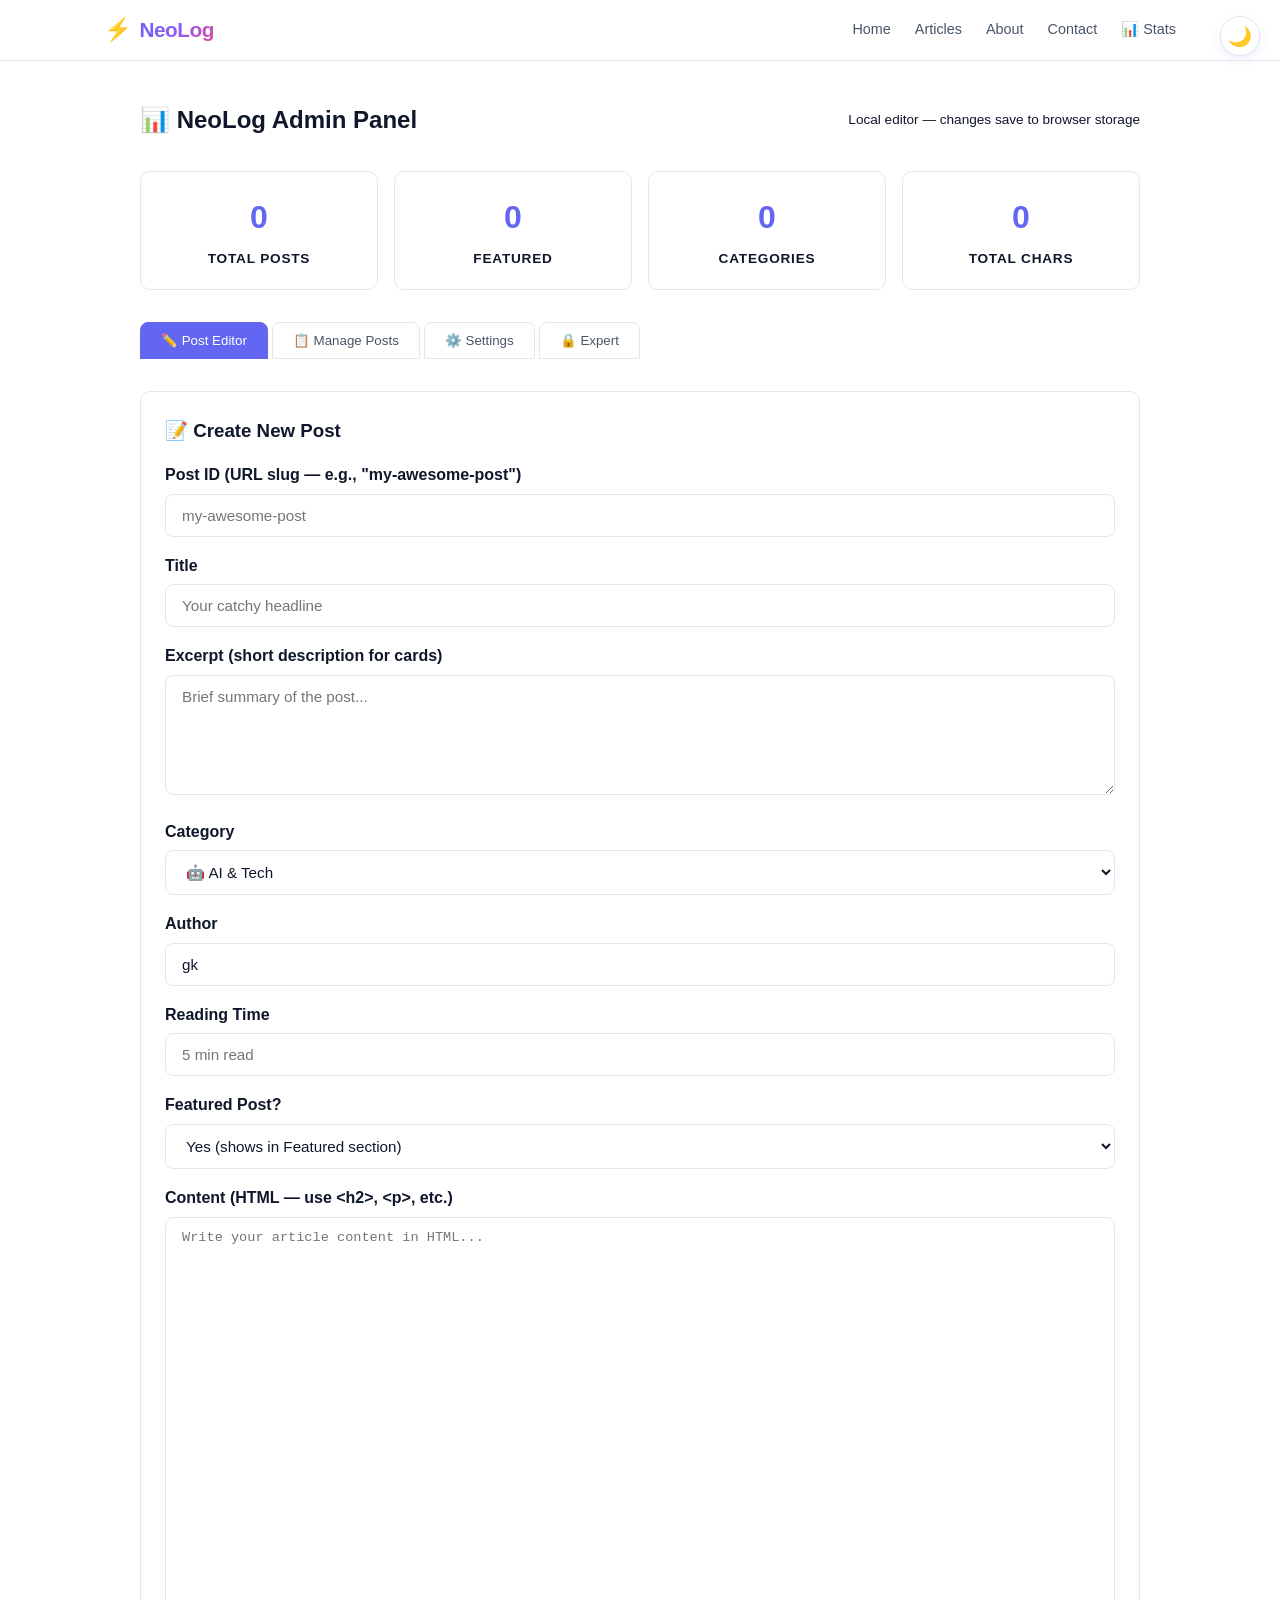
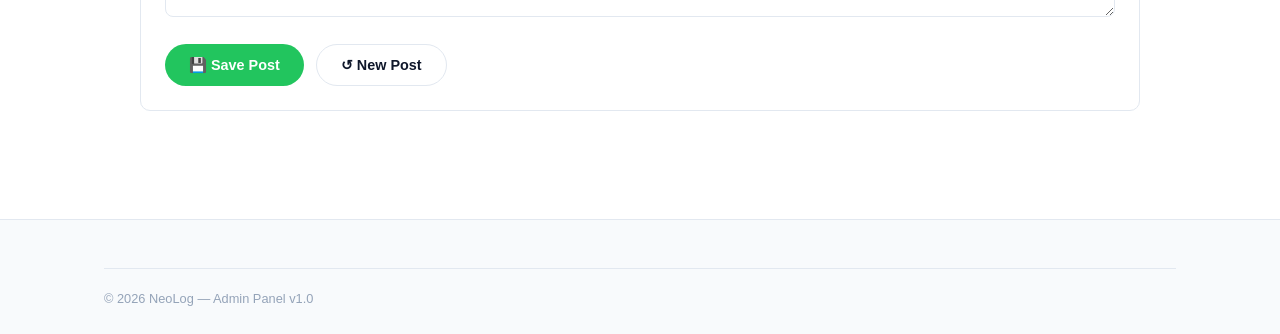
==== commit a03add65: "🚀 GOD PARTICLE · Full Site Fixes & Hidden Expert Panel - Fixed nav consistency: added missing links " ====
--- a/admin/index.html
+++ b/admin/index.html
@@ -45,7 +45,7 @@
 </head>
 <body>
 <button id="themeToggle" class="theme-toggle" aria-label="Toggle theme">🌙</button>
-<header class="header"><div class="container"><nav class="nav"><a href="/" class="logo"><span class="logo-icon">⚡</span><span class="logo-text">NeoLog</span></a><div class="nav-links"><a href="/">Home</a><a href="/posts/">Articles</a><a href="/about.html">About</a><a href="/contact.html">Contact</a><a href="/dashboard.html">📊</a></div></nav></div></header>
+<header class="header"><div class="container"><nav class="nav"><a href="/" class="logo"><span class="logo-icon">⚡</span><span class="logo-text">NeoLog</span></a><div class="nav-links"><a href="/">Home</a><a href="/posts/">Articles</a><a href="/about.html">About</a><a href="/contact.html">Contact</a><a href="/dashboard.html">📊 Stats</a></div></nav></div></header>
 
 <section class="admin-dashboard">
   <div class="admin-header">
@@ -61,6 +61,7 @@
     <button class="admin-tab active" onclick="switchTab('editor')">✏️ Post Editor</button>
     <button class="admin-tab" onclick="switchTab('manage')">📋 Manage Posts</button>
     <button class="admin-tab" onclick="switchTab('settings')">⚙️ Settings</button>
+    <button class="admin-tab" onclick="switchTab('expert')">🔒 Expert</button>
   </div>
 
   <!-- Editor Panel -->
@@ -143,6 +144,95 @@
     </div>
   </div>
 </section>
+
+<!-- 🔒 EXPERT PANEL — Hidden Admin Commands -->
+<div id="panel-expert" class="admin-panel">
+  <div class="admin-card" style="border:2px solid #f59e0b">
+    <h3>🔒 Admin Expert Mode</h3>
+    <p style="color:var(--text-muted);margin-bottom:20px">Secret commands to control your website from Terminal. Easy language — just copy & paste.</p>
+
+    <h4 style="margin-top:24px">🚀 Quick Publish — Push Changes Live</h4>
+    <div style="background:var(--bg-secondary);border-radius:8px;padding:16px;font-family:monospace;font-size:0.85rem;overflow-x:auto">
+      <div style="margin-bottom:8px"><strong>Step 1:</strong> Open Terminal app on Mac</div>
+      <div style="margin-bottom:4px"><strong>Step 2:</strong> Copy-paste this one line:</div>
+      <code style="display:block;padding:12px;background:#1e293b;color:#e2e8f0;border-radius:6px;margin:8px 0;white-space:pre-wrap">cd /Users/gk/Documents/website && git add -A && git commit -m "site update" && git push</code>
+      <div><span style="color:#22c55e;font-weight:600">✅ Done!</span> Site updates in 30 seconds</div>
+    </div>
+
+    <h4 style="margin-top:24px">🤖 Run Auto Pipeline — AI Writes 2 New Articles</h4>
+    <div style="background:var(--bg-secondary);border-radius:8px;padding:16px;font-family:monospace;font-size:0.85rem;overflow-x:auto">
+      <div style="margin-bottom:8px"><strong>What it does:</strong> AI picks trending topics & writes 2 full articles</div>
+      <code style="display:block;padding:12px;background:#1e293b;color:#e2e8f0;border-radius:6px;margin:8px 0;white-space:pre-wrap">cd /Users/gk/Documents/website && python3 pipeline.py</code>
+      <div style="color:#f59e0b">⏳ Takes 1-2 minutes. Don't close Terminal while it runs.</div>
+    </div>
+
+    <h4 style="margin-top:24px">📊 See Live Stats Dashboard</h4>
+    <div style="background:var(--bg-secondary);border-radius:8px;padding:16px;font-family:monospace;font-size:0.85rem;overflow-x:auto">
+      <div style="margin-bottom:8px">Open in your browser:</div>
+      <code style="display:block;padding:12px;background:#1e293b;color:#e2e8f0;border-radius:6px;margin:8px 0;white-space:pre-wrap">open https://gopalkumar-spec.github.io/neolog/dashboard.html</code>
+    </div>
+
+    <h4 style="margin-top:24px">🕐 Check Auto Jobs (Cron) Running</h4>
+    <div style="background:var(--bg-secondary);border-radius:8px;padding:16px;font-family:monospace;font-size:0.85rem;overflow-x:auto">
+      <div style="margin-bottom:8px"><strong>See all scheduled jobs:</strong></div>
+      <code style="display:block;padding:12px;background:#1e293b;color:#e2e8f0;border-radius:6px;margin:8px 0;white-space:pre-wrap">hermes cron list</code>
+      <div style="margin-top:12px"><strong>Run a job right now (test):</strong></div>
+      <code style="display:block;padding:12px;background:#1e293b;color:#e2e8f0;border-radius:6px;margin:8px 0;white-space:pre-wrap">hermes cron run JOB_ID</code>
+      <div style="margin-top:12px"><strong>Stop a job:</strong></div>
+      <code style="display:block;padding:12px;background:#1e293b;color:#e2e8f0;border-radius:6px;margin:8px 0;white-space:pre-wrap">hermes cron remove JOB_ID</code>
+    </div>
+
+    <h4 style="margin-top:24px">🛡️ Preview Site Locally (Before Publishing)</h4>
+    <div style="background:var(--bg-secondary);border-radius:8px;padding:16px;font-family:monospace;font-size:0.85rem;overflow-x:auto">
+      <code style="display:block;padding:12px;background:#1e293b;color:#e2e8f0;border-radius:6px;margin:8px 0;white-space:pre-wrap">cd /Users/gk/Documents/website && python3 -m http.server 4000</code>
+      <div style="margin-top:8px">Then open <code style="background:var(--bg-secondary);padding:2px 6px;border-radius:4px">http://localhost:4000</code> in browser</div>
+    </div>
+
+    <h4 style="margin-top:24px">🔁 Emergency — Undo Changes & Restore</h4>
+    <div style="background:var(--bg-secondary);border-radius:8px;padding:16px;font-family:monospace;font-size:0.85rem;overflow-x:auto">
+      <div style="margin-bottom:8px;color:#ef4444"><strong>⚠️ Use only if you broke something!</strong></div>
+      <div style="margin-bottom:8px"><strong>Restore last saved version from GitHub:</strong></div>
+      <code style="display:block;padding:12px;background:#1e293b;color:#e2e8f0;border-radius:6px;margin:8px 0;white-space:pre-wrap">cd /Users/gk/Documents/website && git checkout -- .</code>
+      <div style="margin-top:12px"><strong>Full reset to GitHub version (wipes local changes):</strong></div>
+      <code style="display:block;padding:12px;background:#1e293b;color:#e2e8f0;border-radius:6px;margin:8px 0;white-space:pre-wrap">cd /Users/gk/Documents/website && git fetch origin && git reset --hard origin/main</code>
+    </div>
+
+    <h4 style="margin-top:24px">📁 File Locations — Where Everything Lives</h4>
+    <div style="background:var(--bg-secondary);border-radius:8px;padding:16px;overflow-x:auto">
+      <table style="width:100%;border-collapse:collapse;font-size:0.85rem">
+        <tr style="border-bottom:1px solid var(--border)"><th style="text-align:left;padding:8px">File/Folder</th><th style="text-align:left;padding:8px">What It Is</th></tr>
+        <tr style="border-bottom:1px solid var(--border)"><td style="padding:8px;font-family:monospace">~/Documents/website/</td><td style="padding:8px">📁 Main website folder (open in Finder)</td></tr>
+        <tr style="border-bottom:1px solid var(--border)"><td style="padding:8px;font-family:monospace">js/posts.js</td><td style="padding:8px">📝 All articles — your main content file</td></tr>
+        <tr style="border-bottom:1px solid var(--border)"><td style="padding:8px;font-family:monospace">admin/index.html</td><td style="padding:8px">🛠️ This admin panel (you're here now)</td></tr>
+        <tr style="border-bottom:1px solid var(--border)"><td style="padding:8px;font-family:monospace">css/style.css</td><td style="padding:8px">🎨 Colors, fonts, site design</td></tr>
+        <tr style="border-bottom:1px solid var(--border)"><td style="padding:8px;font-family:monospace">exports/</td><td style="padding:8px">📤 Ready-to-publish files for Medium & WordPress</td></tr>
+        <tr style="border-bottom:1px solid var(--border)"><td style="padding:8px;font-family:monospace">pipeline.py</td><td style="padding:8px">🤖 AI writing robot (runs Mon/Wed/Fri)</td></tr>
+        <tr><td style="padding:8px;font-family:monospace">SECURE_NOTEBOOK.md</td><td style="padding:8px">🔒 Your secret passwords & accounts (never share!)</td></tr>
+      </table>
+    </div>
+
+    <h4 style="margin-top:24px">🔐 Secret URLs (Hidden from Public)</h4>
+    <div style="background:var(--bg-secondary);border-radius:8px;padding:16px;overflow-x:auto">
+      <table style="width:100%;border-collapse:collapse;font-size:0.85rem">
+        <tr style="border-bottom:1px solid var(--border)"><th style="text-align:left;padding:8px">URL</th><th style="text-align:left;padding:8px">What It Opens</th></tr>
+        <tr style="border-bottom:1px solid var(--border)"><td style="padding:8px;font-family:monospace">/neolog/admin/</td><td style="padding:8px">🛠️ This admin panel</td></tr>
+        <tr style="border-bottom:1px solid var(--border)"><td style="padding:8px;font-family:monospace">/neolog/dashboard.html</td><td style="padding:8px">📊 Stats dashboard</td></tr>
+        <tr style="border-bottom:1px solid var(--border)"><td style="padding:8px;font-family:monospace">/neolog/feed.xml</td><td style="padding:8px">📡 RSS feed for subscribers</td></tr>
+        <tr><td style="padding:8px;font-family:monospace">/neolog/exports/</td><td style="padding:8px">📤 Export files (Medium & WordPress ready)</td></tr>
+      </table>
+    </div>
+
+    <div style="margin-top:24px;padding:16px;background:#fef3c7;border-radius:8px;border:1px solid #f59e0b">
+      <p style="font-weight:600;color:#92400e">🚨 SAFETY RULES</p>
+      <ul style="color:#92400e;font-size:0.9rem;padding-left:20px">
+        <li>✅ Use Admin Panel (this page) for article changes — easiest way</li>
+        <li>✅ Run <code style="background:#fde68a;padding:2px 6px;border-radius:4px">git status</code> before publishing to check what changed</li>
+        <li>❌ Never share SECURE_NOTEBOOK.md with anyone</li>
+        <li>❌ Don't push changes without previewing first</li>
+      </ul>
+    </div>
+  </div>
+</div>
 
 <footer class="footer"><div class="container"><div class="footer-bottom"><p>© 2026 NeoLog — Admin Panel v1.0</p></div></div></footer>
 
